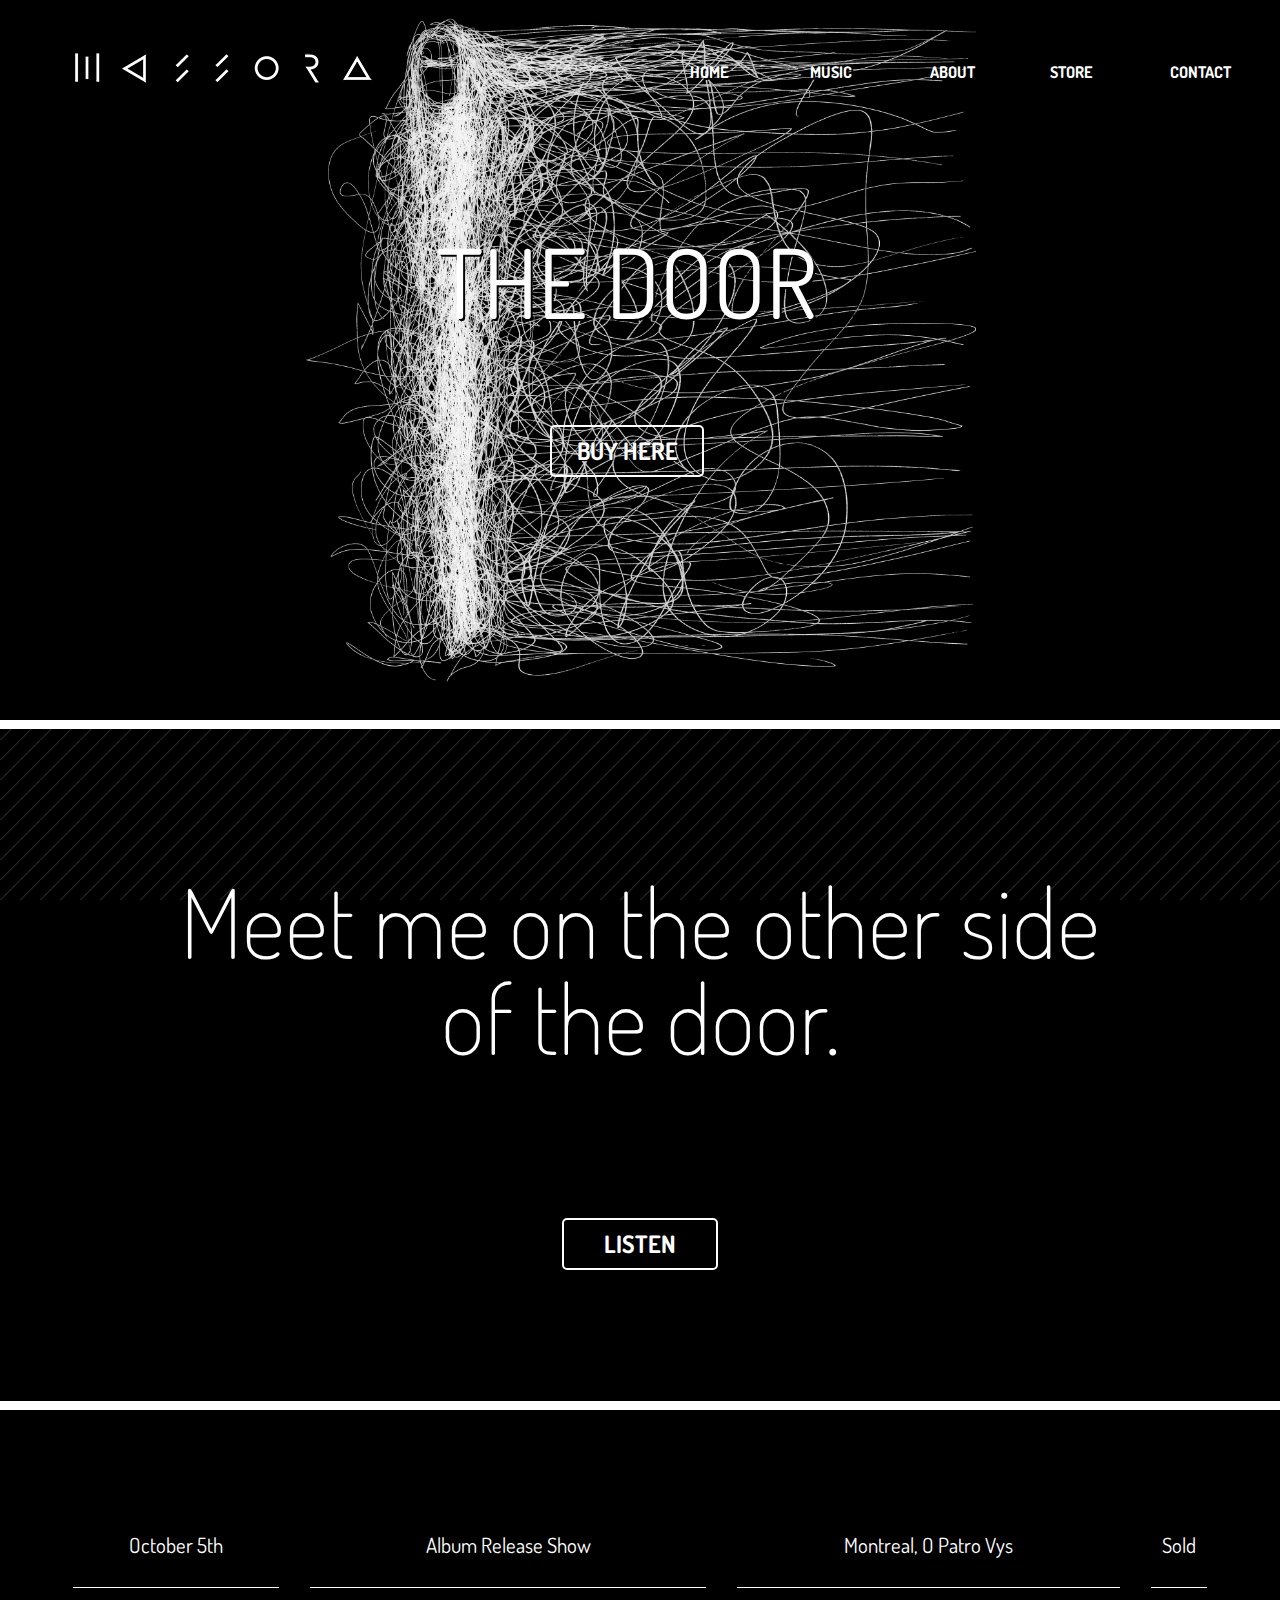
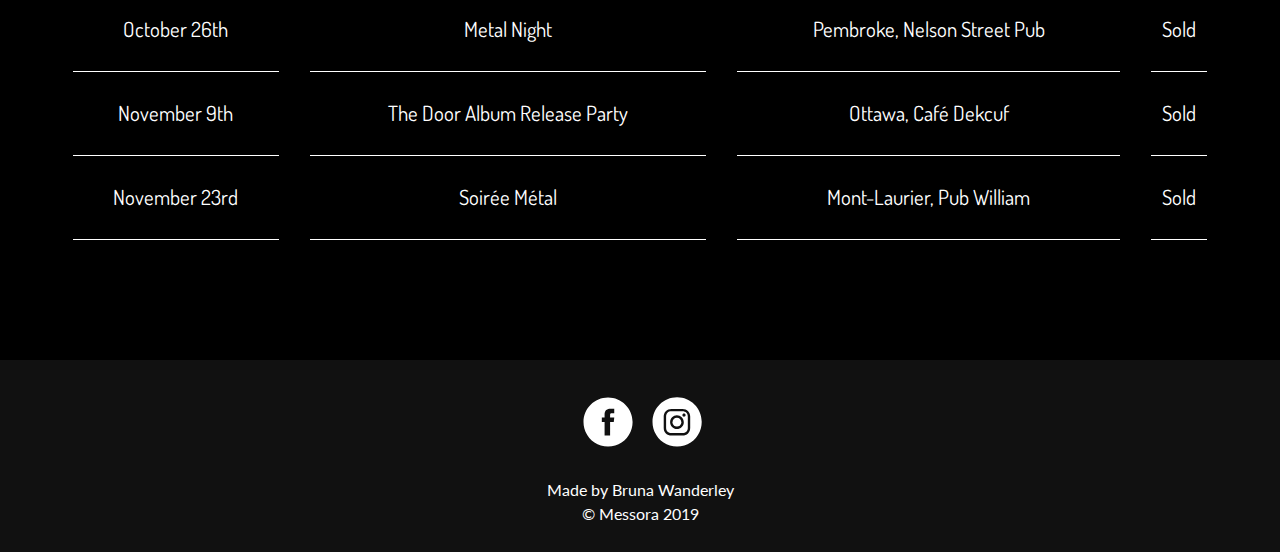
==== index.html @ f499e96f "info update" ====
<!DOCTYPE html>
<html lang="en">
<head>
	<meta charset="utf-8">
	<meta property="og:title" content="Messora">
	<meta property="og:description" content="Montreal Death Metal">
	<meta property="og:image" content="https://scontent.fyhu2-1.fna.fbcdn.net/v/t1.0-9/71853099_735577706867960_3017186036921925632_o.jpg?_nc_cat=104&_nc_oc=AQmR721EFhIx-KQVEHK7HgctSETDGFEFPXxo_GWJ5C53b3qzAXgvd5zz_Ylb8lrbUE4&_nc_ht=scontent.fyhu2-1.fna&oh=bd3d6b41e7f064f1ab3edcf834ff9db8&oe=5E536FED">
	<meta property="og:image:width" content="1024">
	<meta name="twitter:card" content="summary_large_image">
	<link rel="icon" href="img/favicon.png">
	<link rel="stylesheet" href="css/reset.css">
	<link rel="stylesheet" href="css/index.css">
	<link rel="stylesheet" href="css/site.css">
	<link rel="stylesheet" href="https://fonts.googleapis.com/css?family=Oswald">
	<link rel="stylesheet" href="https://fonts.googleapis.com/css?family=Open+Sans+Condensed:700">
	<link rel="stylesheet" href="https://fonts.googleapis.com/css?family=Lato:300">
	<link rel="stylesheet" href="https://fonts.googleapis.com/css?family=Dosis:200">
	<link rel="stylesheet" href="https://fonts.googleapis.com/css?family=Dosis:500">
	<title>Messora</title>
</head>
<body>
	<header class="background navigation">
		<nav>
			<ul>
				<li><a href="index">Home</a></li>
				<li><a href="music">Music</a></li>
				<li><a href="about">About</a></li>
				<li><a href="https://messora.bandcamp.com" target="_blank" rel="noopener noreferrer">Store</a></li>
				<li><a href="contact">Contact</a></li>
			</ul>
		</nav>
		<a href="index">
			<img class="main-title" src="img/logo2.png">
		</a>
		<h1 class="album">The Door</h1>
		<a class="button" href="https://messora.bandcamp.com" target="_blank" rel="noopener noreferrer">Buy Here</a>
	</header>
	<main>
		<section>
			<p class="greet">Meet me on the other side of the door.</p>
			<a class="button" href="https://youtu.be/xLPh9PBZQmI" target="_blank" rel="noopener noreferrer">Listen</a>
		</section>
		<section id="show">
			<table class="shows">
				<tbody>
					<tr>
						<td>October 5th</td>
						<td><a href="https://www.facebook.com/events/1286981088142716/" target="_blank" rel="noopener noreferrer">Album Release Show</td>
						<td>Montreal, O Patro Vys</td>
						<td>Sold</td>
					</tr>
					<tr>
						<td>October 26th</td>
						<td><a href="https://www.facebook.com/events/412198672808270/" target="_blank" rel="noopener noreferrer">Metal Night</a></td>
						<td>Pembroke, Nelson Street Pub</td>
						<td>Sold</td>
					</tr>
					<tr>
						<td>November 9th</td>
						<td><a href="https://www.facebook.com/events/466262910636336/" target="_blank" rel="noopener noreferrer">The Door Album Release Party</td>
						<td>Ottawa, Café Dekcuf</td>
						<td><a href="https://www.eventbrite.ca/e/messora-cd-release-party-darkside-ritual-disrupted-tickets-75800999831?aff=efbeventtix&fbclid=IwAR2lbzqXxC3Zj04CQxcGHS5J5-E7PvTI8DgXMA4jCIJal4yiP9MPi1kh9SY" target="_blank" rel="noopener noreferrer">Sold</a></td>
					</tr>
					<tr>
						<td>November 23rd</td>
						<td><a href="https://www.facebook.com/events/470936833768007/" target="_blank" rel="noopener noreferrer">Soirée Métal</td>
						<td>Mont-Laurier, Pub William</td>
						<td>Sold</td>
					</tr>
				</tbody>
			</table>
		</section>
	</main>
	<footer class="bottom-page">
		<div class="bottom-box">
			<ul class="social-icons">
				<li>
					<a class="facebook" href="https://www.facebook.com/MessoraBand" target="_blank" rel="noopener noreferrer"><img src="img/fbb.svg"></a>
				</li>
				<li>
					<a class="instagram" href="https://www.instagram.com/messoraband" target="_blank" rel="noopener noreferrer"><img src="img/insta.svg"></a>
				</li>
			</ul>
			<p class="signature">Made by <a href="mailto:annnurb@gmail.com">Bruna Wanderley</a></p>
		&copy; Messora 2019
		</div>
	</footer>
</body>
</html>
---- css/index.css ----
.greet {
	padding: 1.5em;
	font-size: 6em;
	text-align: center;
	background-image: linear-gradient(135deg,
						transparent,
						transparent 14px,
						rgba(192, 192, 192, 0.2) 14px,
                        rgba(192, 192, 192, 0.1) 15px,
                        transparent 15px,
                        transparent););
	background-size: 20px 20px;
	background-attachment: fixed;
	border-top: .1em solid #fff;
	border-bottom: .1em solid #fff;
	height: 4em;
	font-weight: lighter;
}
.greet:hover,
.greet:focus {
	text-shadow: 0 0 3px white;
	transition-delay: .4s;
}
.shows {
	padding: 2em;
	font-size: 1.3em;
	border-collapse: separate;
	border-spacing: 1.5em;
	width: 100%;
	text-align: center;
}
.shows td {
	vertical-align: middle;
	border-bottom: 0.1px solid white;
	padding-bottom: 1.5em;
}

.album {
	font-family: Dosis, Open Sans Condensed, Lato, sans-serif;
	font-size: 6em;
	text-align: center;
	padding: 3em;
	text-transform: uppercase;
	padding-top: 1em;
	font-weight: lighter;
}
.button {
	background-color: transparent;
	border: 2px solid white;
	padding: .5em;
	text-align: center;
	font-size: 1.5em;
	position: relative;
	margin: auto;
	bottom: 8em;
	width: 10%;
	color: white;
	text-decoration: none;
	font-weight: bold;
	display: block;
	border-radius: 5px;
	text-transform: uppercase;
	text-shadow: 1px 1px #000;
}
.button:hover,
.button:focus {
	background-color: white;
	transition: background-color 2s, color 1s;
	color: black;
}
---- css/site.css ----
html {
	height: 100%;
}
body {
	background-color: #000000;
    min-height: 100%;
    overflow-x: hidden;
    position: relative;
    padding-bottom: 15em;
}
body, .bottom-page {
	color: #ffffff;
	font-family: Dosis, Open Sans Condensed, Lato, sans-serif;
	font-size: 100%;
}
a {
	text-decoration: none;
	color: inherit;
}
a:hover,
a:focus {
	text-shadow: 0 0 3px white;
	transition-delay: .1s;
}
.navigation {
	text-transform: uppercase;
	color: white;
	font-weight: bold;
	padding-right: 2%;
}
.navigation ul {
	position: absolute;
	right: 0;
    display: table;
    z-index: 3000;
    vertical-align: middle;
    text-shadow: 2px 2px #000;
}
.navigation li a {
	display: block;
	width: 100px;
	margin: 0 10px;
	padding-top: 4em;
	padding-bottom: 3em;
	text-decoration: none;
	color: #ffffff;
}
.navigation li {
	display: table-cell;
    vertical-align: middle;
}
.navigation li a:hover,
.navigation li a:focus {
	opacity: .5;
		filter: alpha(opacity=50);
}
.main-title {
	text-transform: uppercase;
	font-family: Oswald, Dosis, sans-serif;
	font-size: 3em;
	padding: 1em 1em;
}
.bottom-page {
	background-color: #111111;
	opacity: .5;
		filter: alpha(opacity=50);
	width: 100%;
	position: absolute;
	bottom: 0;
	height: 12em;
	text-align: center;
	opacity: 1;
	font-family: Lato, Dosis, Open Sans Condensed, sans-serif;
}
h1, h2 {
	text-transform: uppercase;
	text-shadow: 2px 2px #000;
}
.background {
	background-image: url('../img/blackmess-definitivo.jpg');
	background-repeat: no-repeat;
	background-position: top;
	background-position-x: 50%;
	background-attachment: fixed;
	background-size: 42em;
	height: 45em;
}
.social-icons li {
	display: inline-block;
	padding: 5px 5px 25px 10px;
}
.facebook {
	height: 100%;
}
.instagram {
	height: 100%;
}
.social-icons li a:hover,
.social-icons li a:focus {
	opacity: .5;
		filter: alpha(opacity=50);
	transition: .4s;
}
.bottom-box {
	padding-top: 2em;
}
.signature {
	line-height: 2em;
}
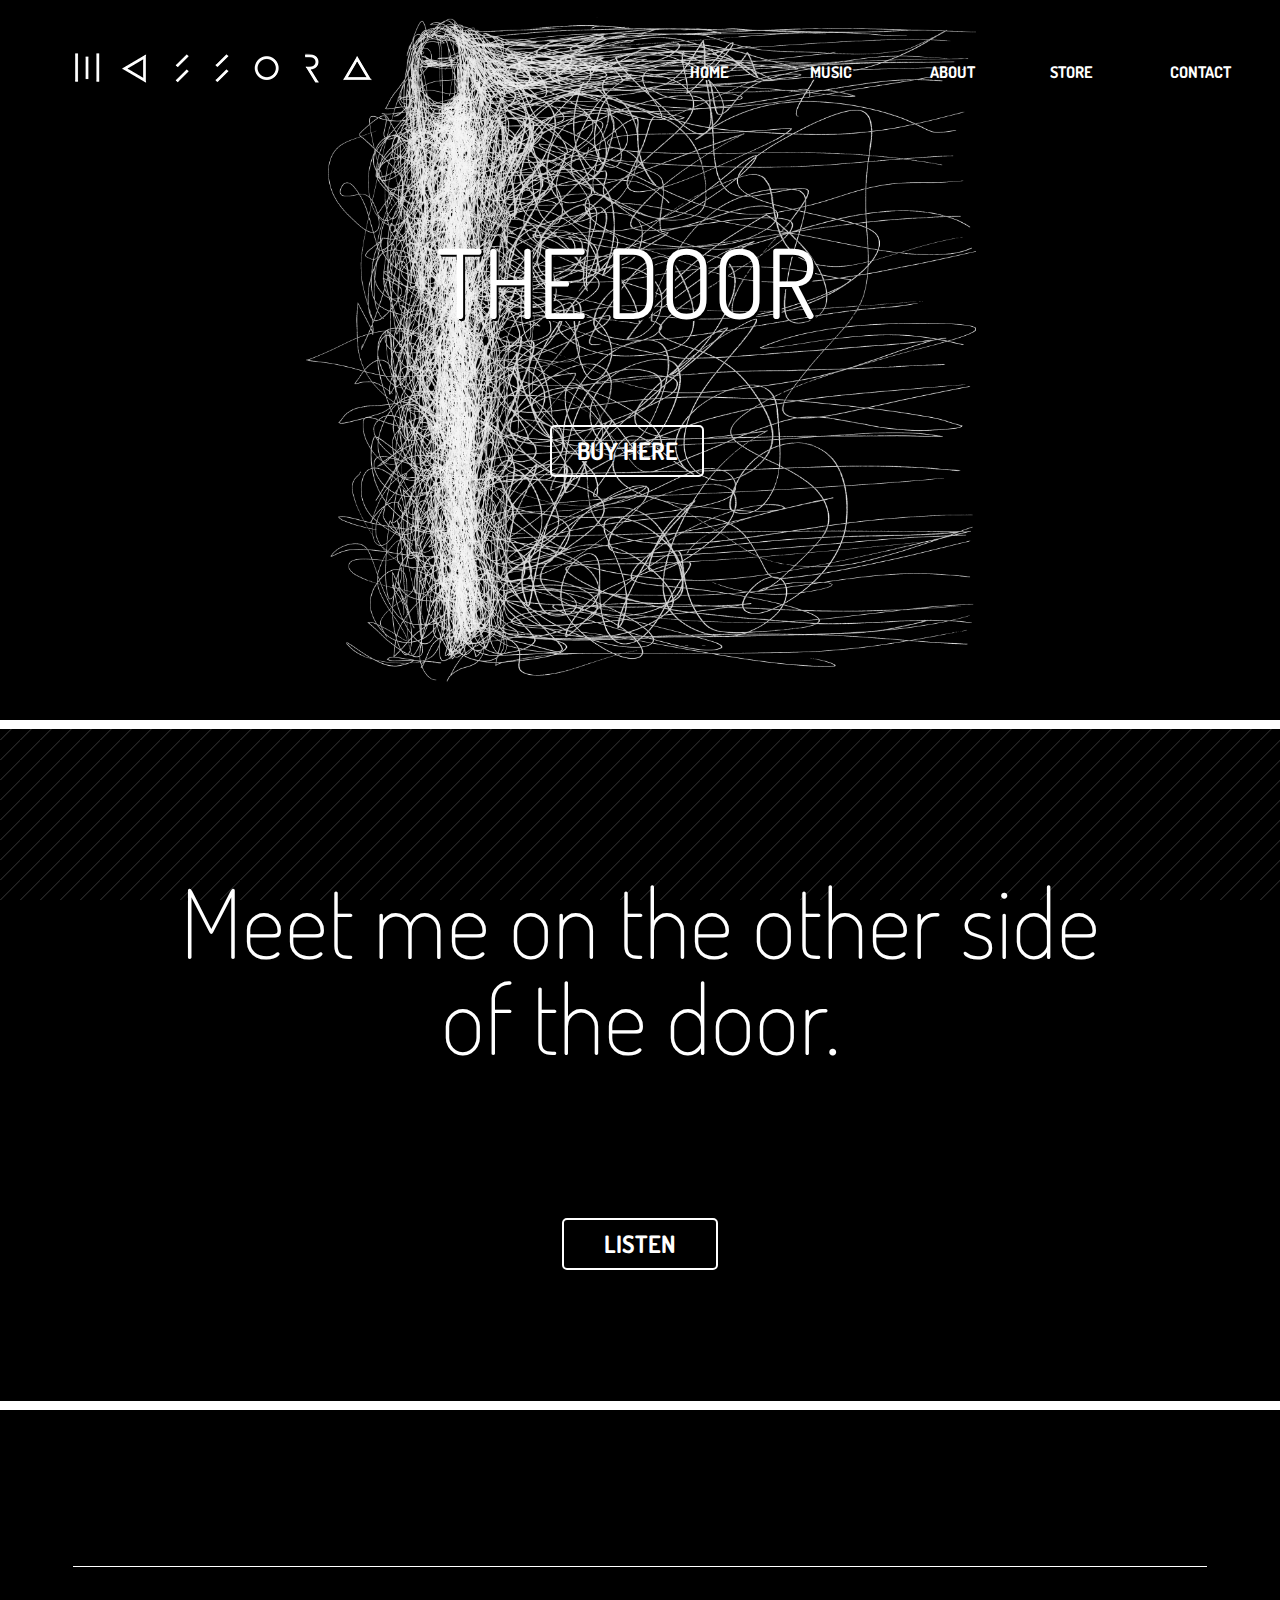
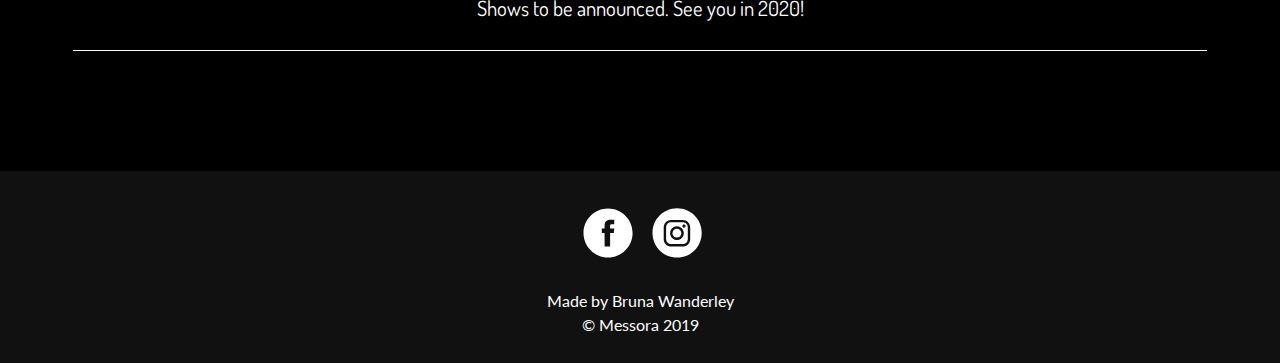
==== commit 6d38870e: "info change" ====
--- a/index.html
+++ b/index.html
@@ -43,29 +43,9 @@
 		<section id="show">
 			<table class="shows">
 				<tbody>
+					<tr><td></td></tr>
 					<tr>
-						<td>October 5th</td>
-						<td><a href="https://www.facebook.com/events/1286981088142716/" target="_blank" rel="noopener noreferrer">Album Release Show</td>
-						<td>Montreal, O Patro Vys</td>
-						<td>Sold</td>
-					</tr>
-					<tr>
-						<td>October 26th</td>
-						<td><a href="https://www.facebook.com/events/412198672808270/" target="_blank" rel="noopener noreferrer">Metal Night</a></td>
-						<td>Pembroke, Nelson Street Pub</td>
-						<td>Sold</td>
-					</tr>
-					<tr>
-						<td>November 9th</td>
-						<td><a href="https://www.facebook.com/events/466262910636336/" target="_blank" rel="noopener noreferrer">The Door Album Release Party</td>
-						<td>Ottawa, Café Dekcuf</td>
-						<td><a href="https://www.eventbrite.ca/e/messora-cd-release-party-darkside-ritual-disrupted-tickets-75800999831?aff=efbeventtix&fbclid=IwAR2lbzqXxC3Zj04CQxcGHS5J5-E7PvTI8DgXMA4jCIJal4yiP9MPi1kh9SY" target="_blank" rel="noopener noreferrer">Sold</a></td>
-					</tr>
-					<tr>
-						<td>November 23rd</td>
-						<td><a href="https://www.facebook.com/events/470936833768007/" target="_blank" rel="noopener noreferrer">Soirée Métal</td>
-						<td>Mont-Laurier, Pub William</td>
-						<td>Sold</td>
+						<td>Shows to be announced. See you in 2020!</td>
 					</tr>
 				</tbody>
 			</table>
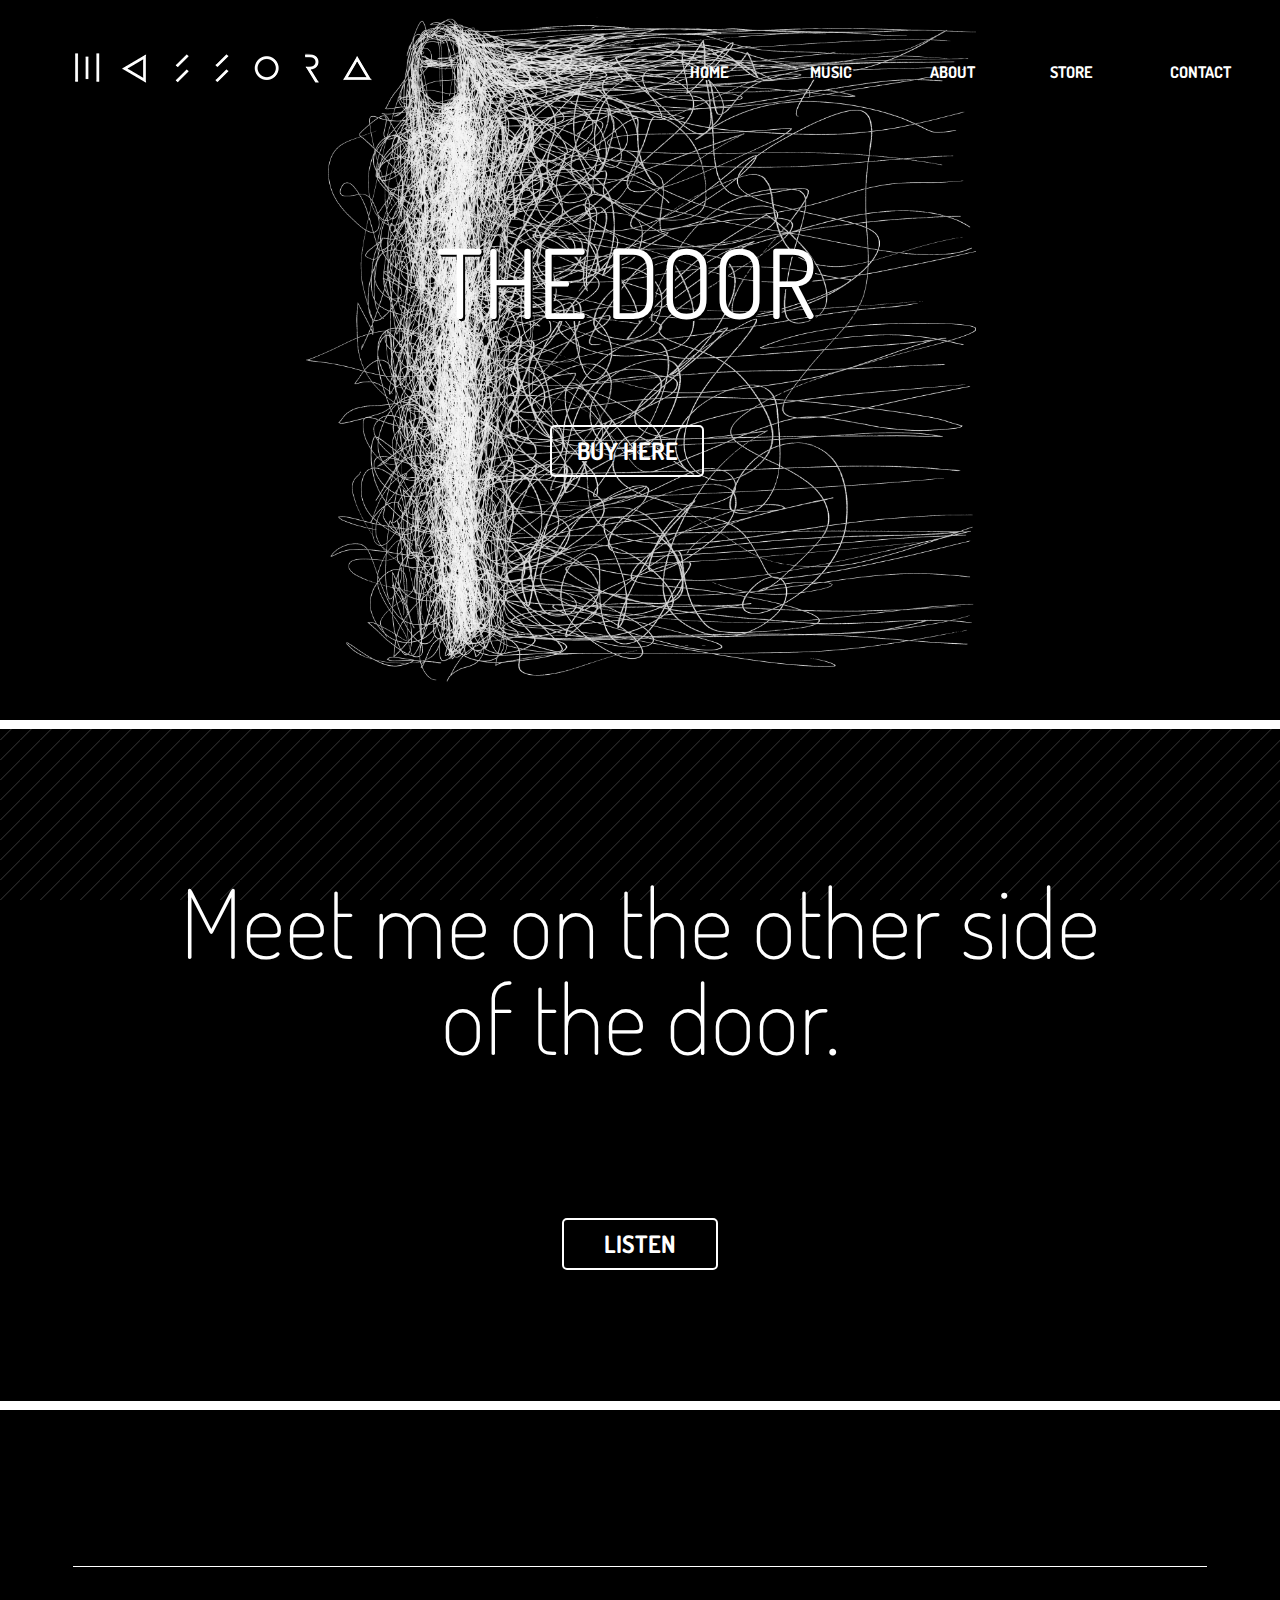
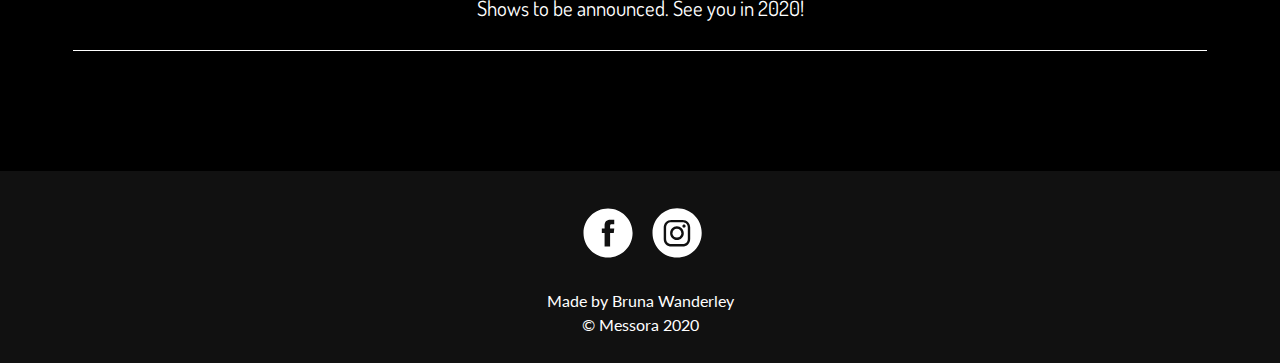
==== commit c87d1520: "date change" ====
--- a/index.html
+++ b/index.html
@@ -62,7 +62,7 @@
 				</li>
 			</ul>
 			<p class="signature">Made by <a href="mailto:annnurb@gmail.com">Bruna Wanderley</a></p>
-		&copy; Messora 2019
+		&copy; Messora 2020
 		</div>
 	</footer>
 </body>
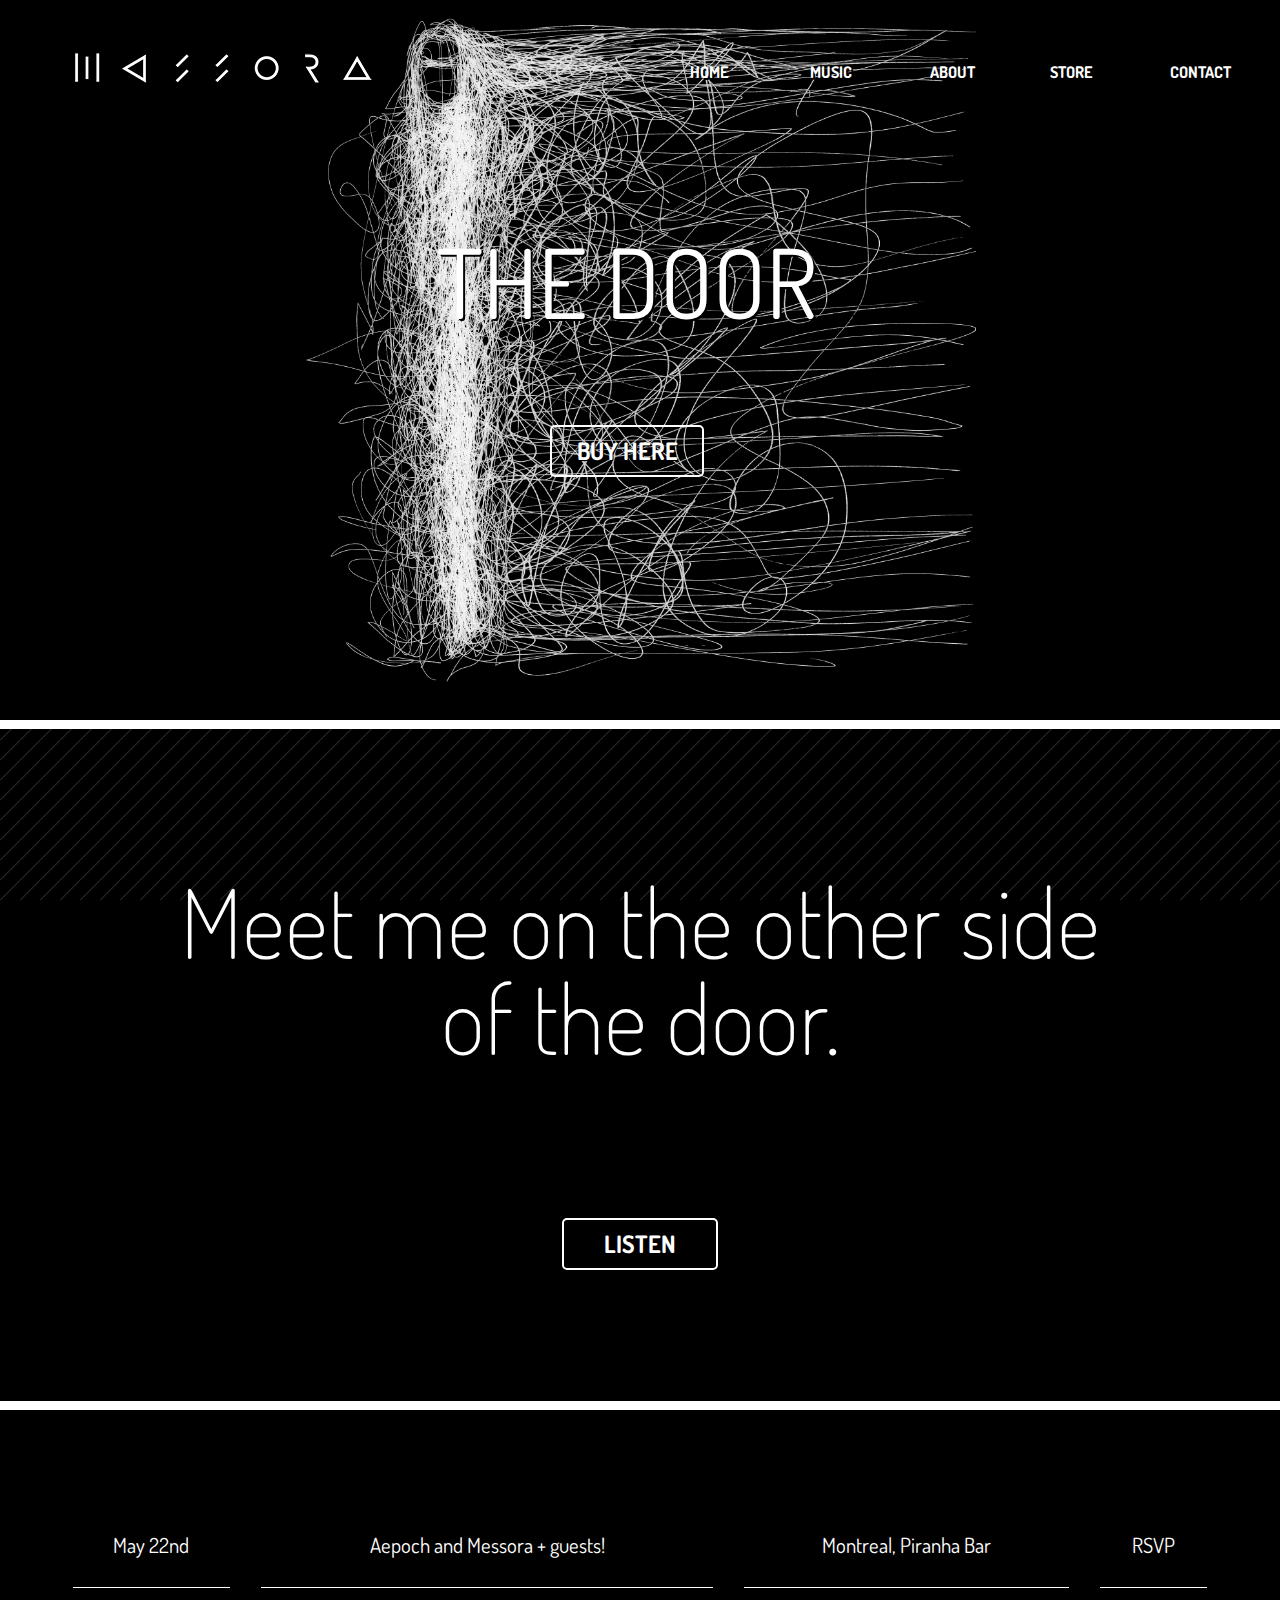
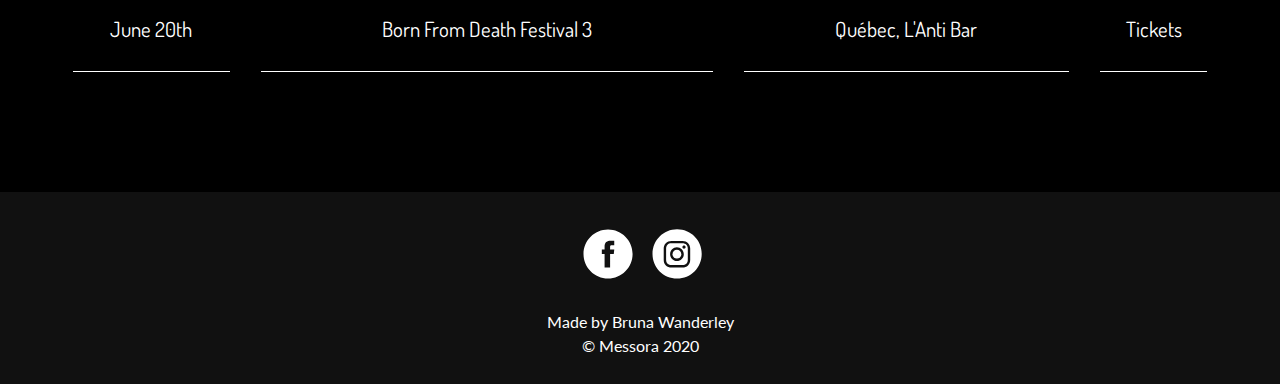
==== commit aa2f50fa: "event changes" ====
--- a/index.html
+++ b/index.html
@@ -43,9 +43,17 @@
 		<section id="show">
 			<table class="shows">
 				<tbody>
-					<tr><td></td></tr>
 					<tr>
-						<td>Shows to be announced. See you in 2020!</td>
+						<td>May 22nd</td>
+						<td><a href="https://www.facebook.com/events/523630721691096/" target="_blank" rel="noopener noreferrer">Aepoch and Messora + guests!</td>
+						<td>Montreal, Piranha Bar</td>
+						<td><a href="https://www.facebook.com/events/523630721691096/" target="_blank" rel="noopener noreferrer">RSVP</td>
+					</tr>
+					<tr>
+						<td>June 20th</td>
+						<td><a href="https://www.facebook.com/events/193799491935977/" target="_blank" rel="noopener noreferrer">Born From Death Festival 3</td>
+						<td>Québec, L'Anti Bar</td>
+						<td><a href="https://lepointdevente.com/billets/abs200520001?fbclid=IwAR0hhB-C66lMKgyUmWP-5QmudF_qUh0MRGPa5sUq4mAC-FMAaEErRSINfFY" target="_blank" rel="noopener noreferrer">Tickets</td>
 					</tr>
 				</tbody>
 			</table>
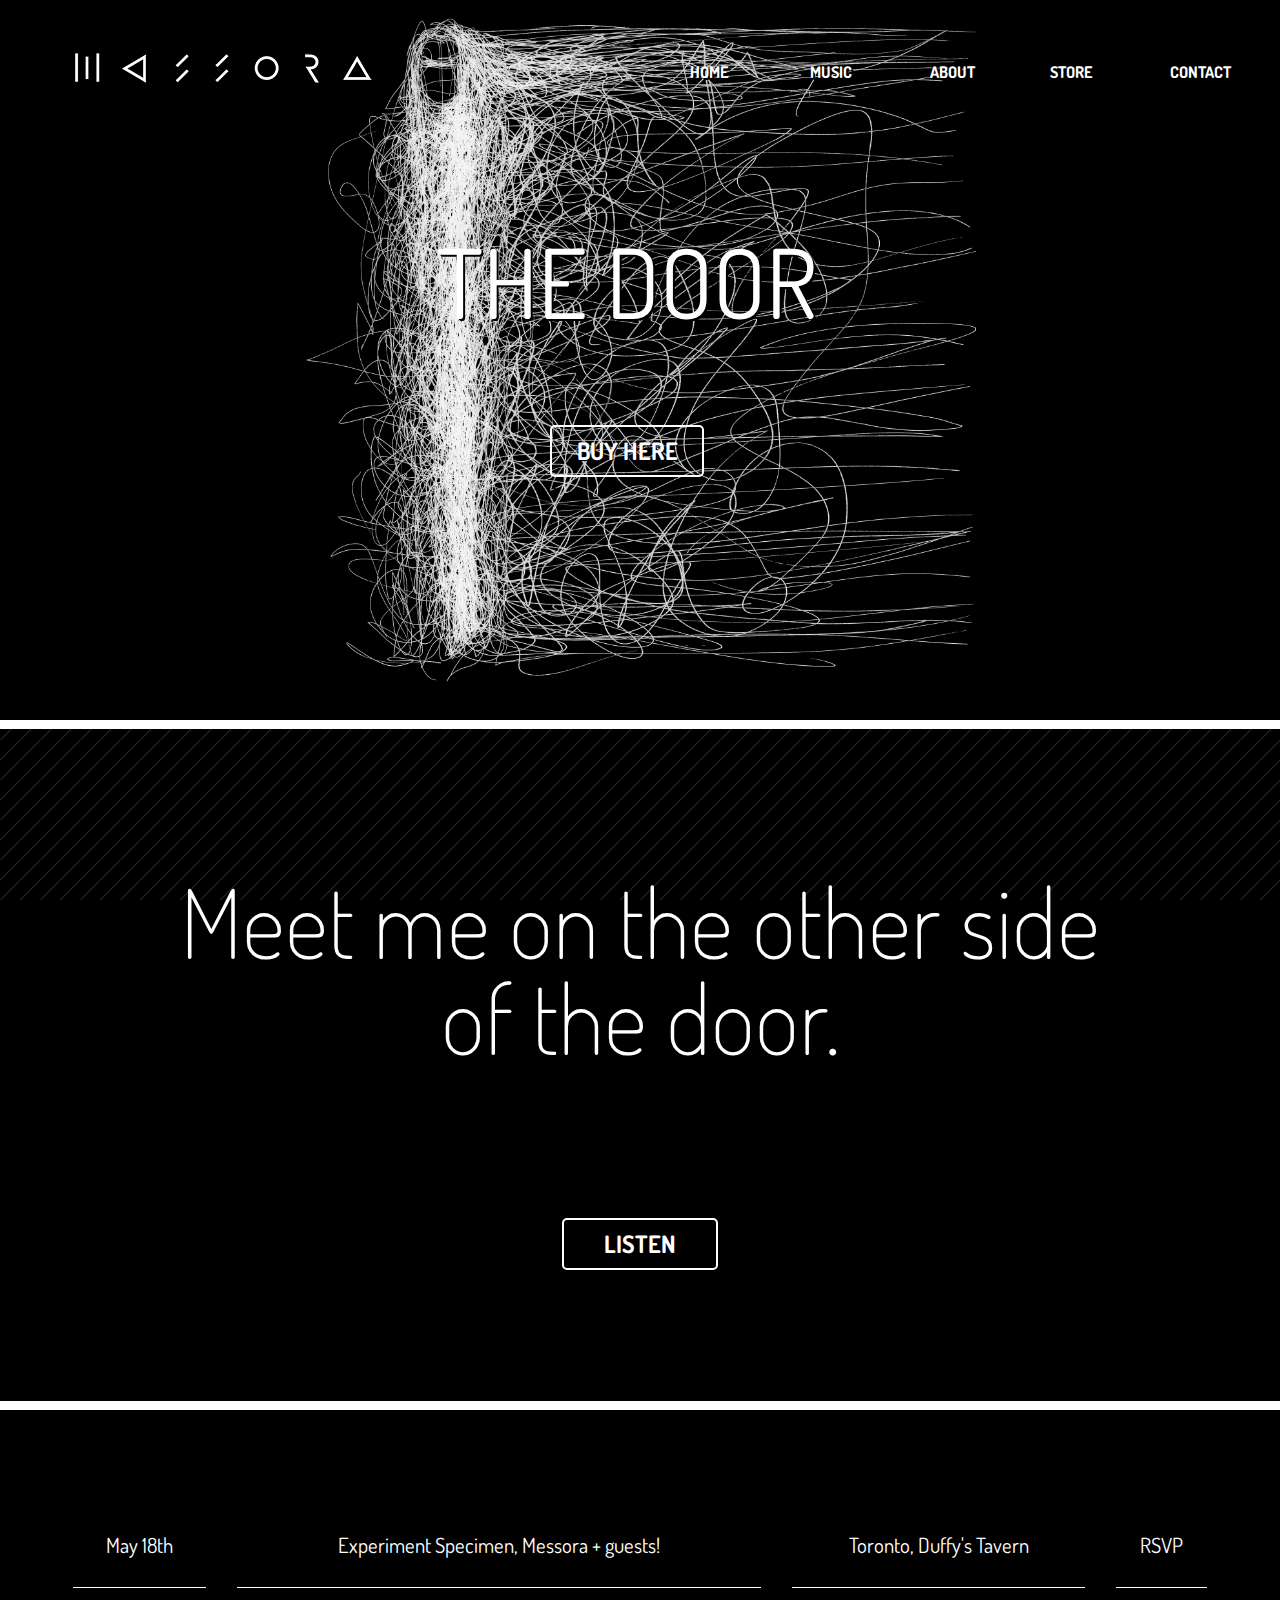
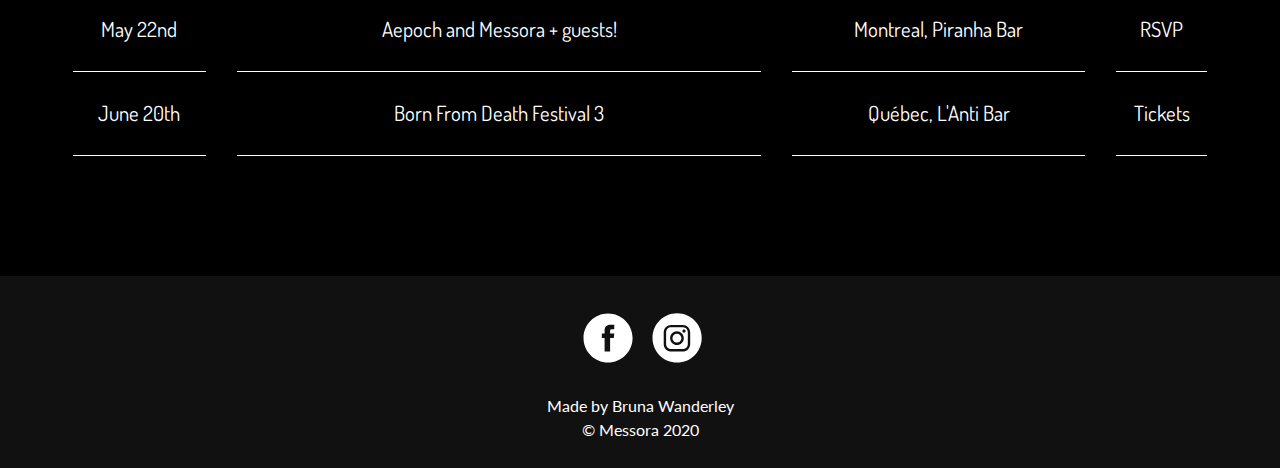
==== commit 99f59f42: "event changes" ====
--- a/index.html
+++ b/index.html
@@ -44,6 +44,12 @@
 			<table class="shows">
 				<tbody>
 					<tr>
+						<td>May 18th</td>
+						<td><a href="https://www.facebook.com/events/2548386358761500/" target="_blank" rel="noopener noreferrer">Experiment Specimen, Messora + guests!</td>
+						<td>Toronto, Duffy's Tavern</td>
+						<td><a href="https://www.facebook.com/events/2548386358761500/" target="_blank" rel="noopener noreferrer">RSVP</td>
+					</tr>
+					<tr>
 						<td>May 22nd</td>
 						<td><a href="https://www.facebook.com/events/523630721691096/" target="_blank" rel="noopener noreferrer">Aepoch and Messora + guests!</td>
 						<td>Montreal, Piranha Bar</td>
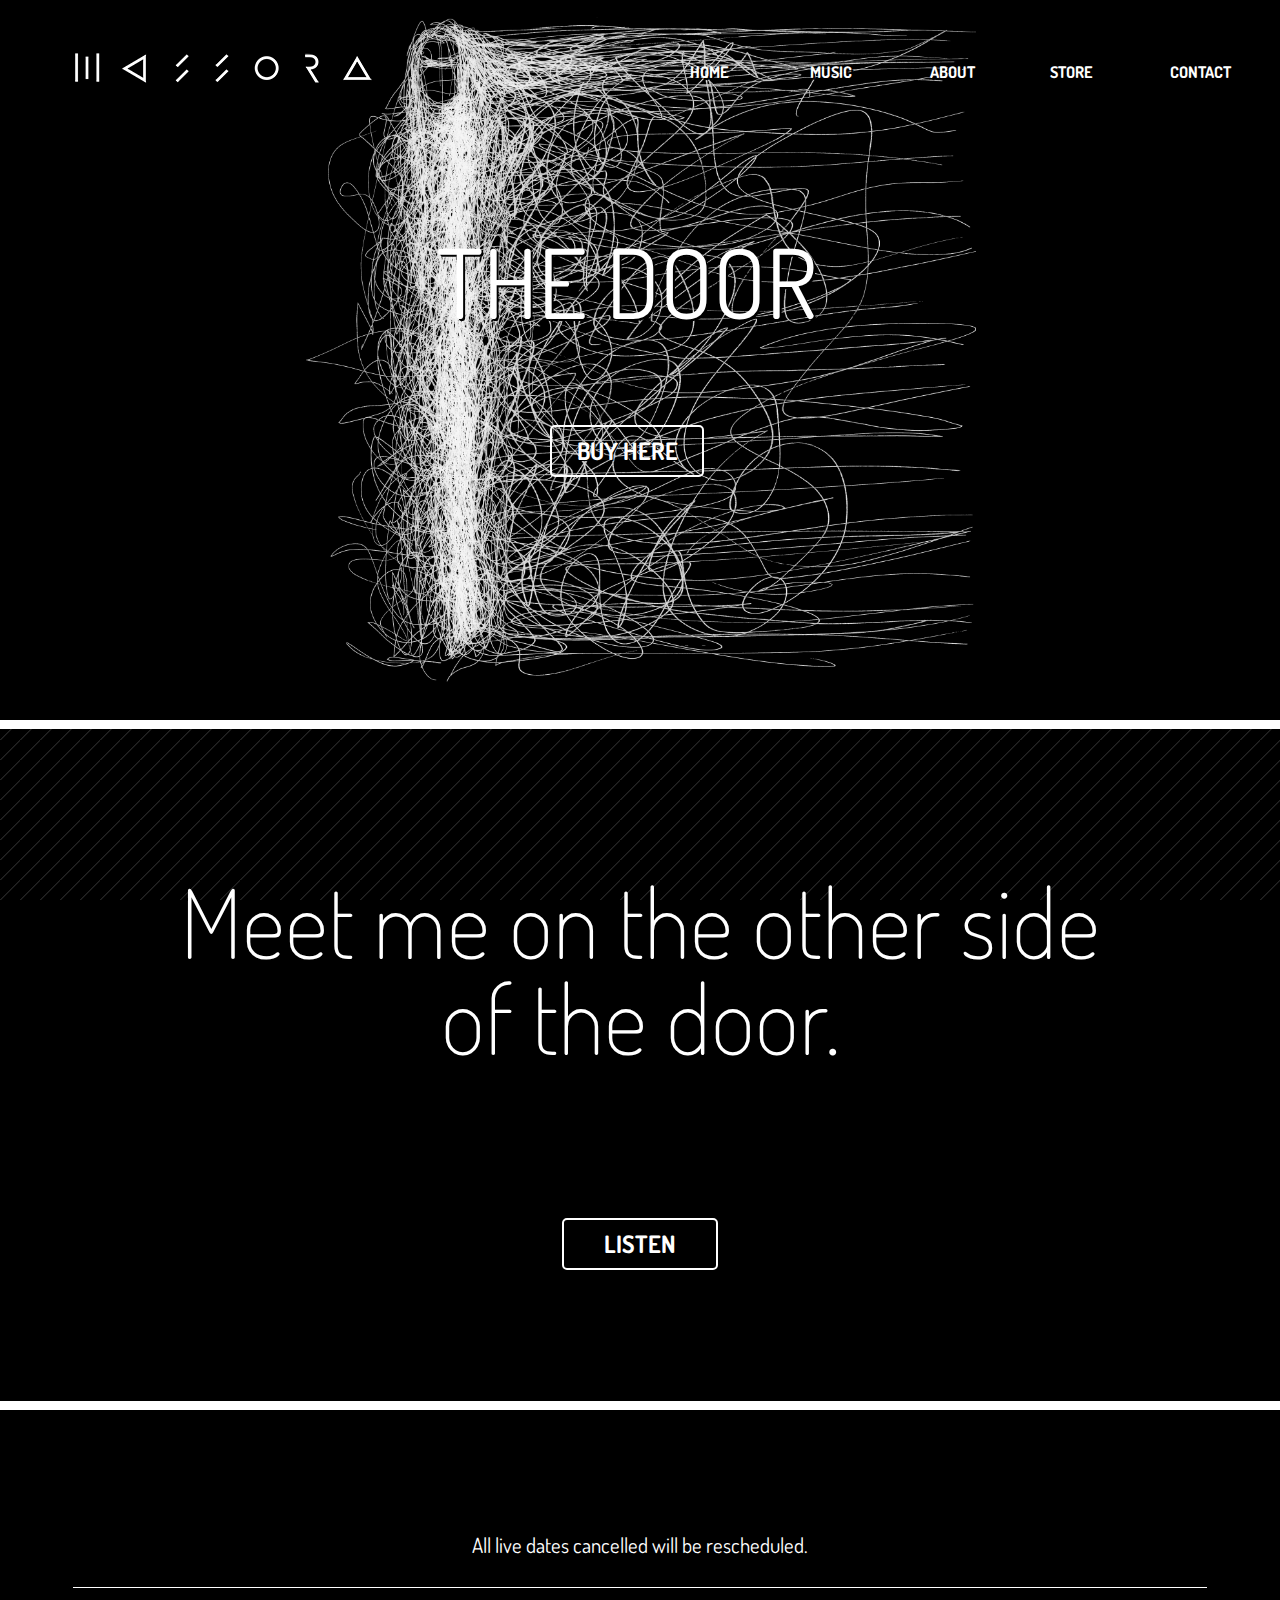
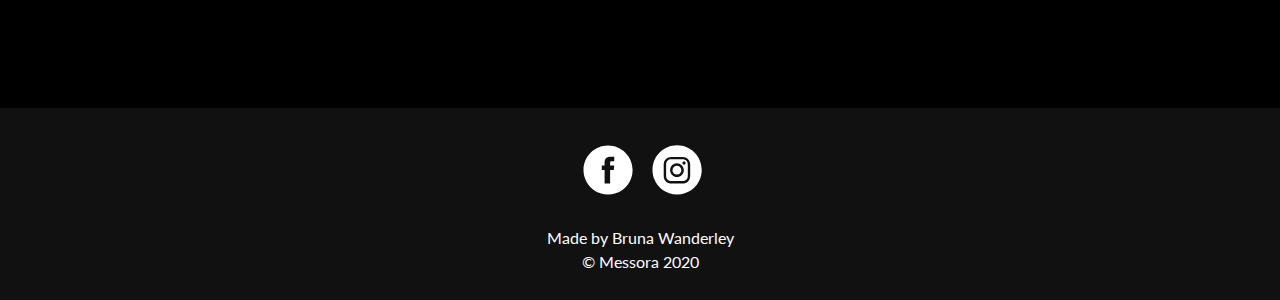
==== commit 9452be0a: "adds quotes and covid updates" ====
--- a/index.html
+++ b/index.html
@@ -44,22 +44,7 @@
 			<table class="shows">
 				<tbody>
 					<tr>
-						<td>May 18th</td>
-						<td><a href="https://www.facebook.com/events/2548386358761500/" target="_blank" rel="noopener noreferrer">Experiment Specimen, Messora + guests!</td>
-						<td>Toronto, Duffy's Tavern</td>
-						<td><a href="https://www.facebook.com/events/2548386358761500/" target="_blank" rel="noopener noreferrer">RSVP</td>
-					</tr>
-					<tr>
-						<td>May 22nd</td>
-						<td><a href="https://www.facebook.com/events/523630721691096/" target="_blank" rel="noopener noreferrer">Aepoch and Messora + guests!</td>
-						<td>Montreal, Piranha Bar</td>
-						<td><a href="https://www.facebook.com/events/523630721691096/" target="_blank" rel="noopener noreferrer">RSVP</td>
-					</tr>
-					<tr>
-						<td>June 20th</td>
-						<td><a href="https://www.facebook.com/events/193799491935977/" target="_blank" rel="noopener noreferrer">Born From Death Festival 3</td>
-						<td>Québec, L'Anti Bar</td>
-						<td><a href="https://lepointdevente.com/billets/abs200520001?fbclid=IwAR0hhB-C66lMKgyUmWP-5QmudF_qUh0MRGPa5sUq4mAC-FMAaEErRSINfFY" target="_blank" rel="noopener noreferrer">Tickets</td>
+						<td>All live dates cancelled will be rescheduled.</td>
 					</tr>
 				</tbody>
 			</table>
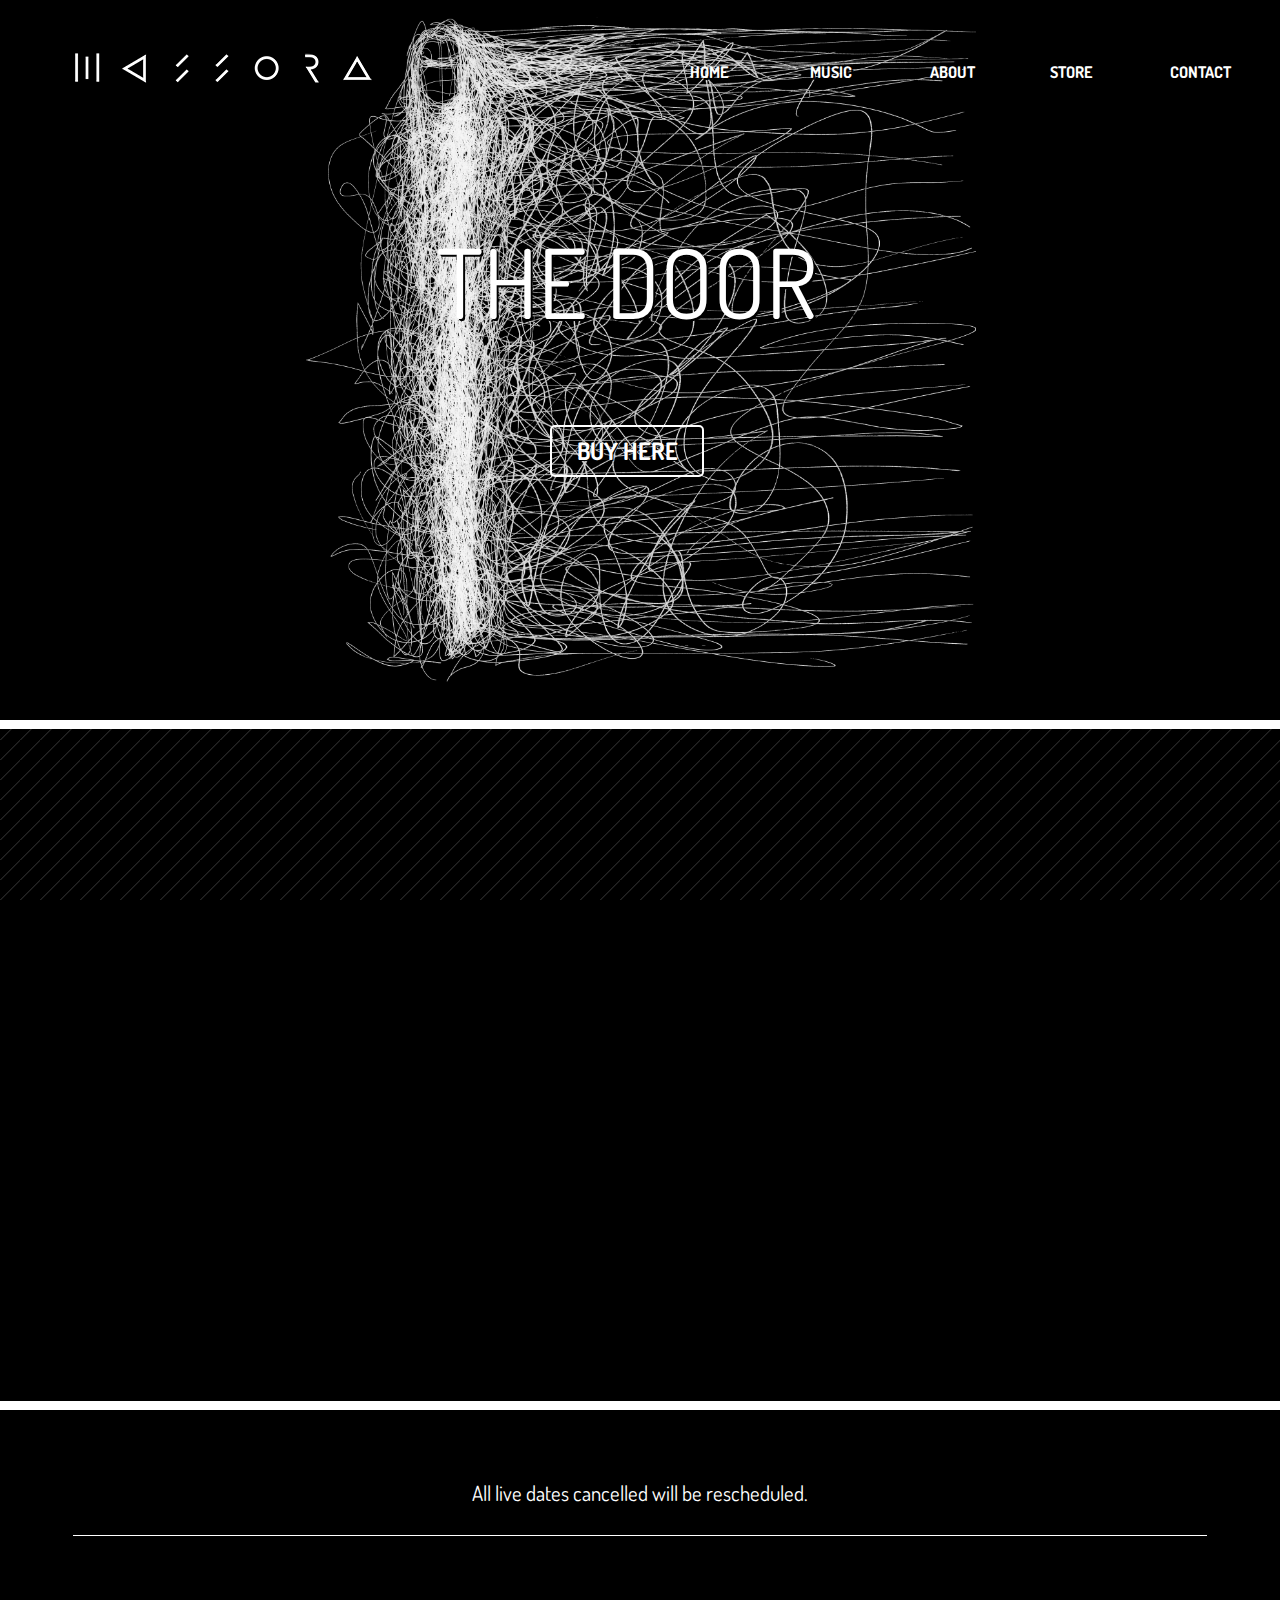
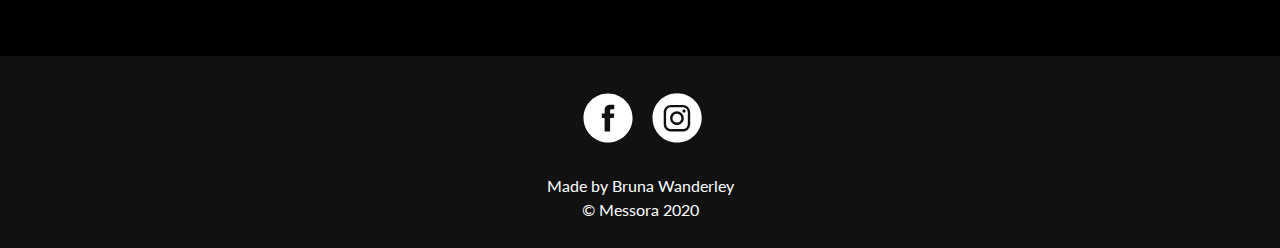
==== commit 8d26c4fc: "video embed" ====
--- a/index.html
+++ b/index.html
@@ -37,8 +37,8 @@
 	</header>
 	<main>
 		<section>
-			<p class="greet">Meet me on the other side of the door.</p>
-			<a class="button" href="https://youtu.be/xLPh9PBZQmI" target="_blank" rel="noopener noreferrer">Listen</a>
+			<p class="greet"><iframe width="712" height="400" src="https://www.youtube.com/embed/CcvCu5SW4tM" frameborder="0" allow="accelerometer; autoplay; encrypted-media; gyroscope; picture-in-picture" allowfullscreen></iframe></p>
+		
 		</section>
 		<section id="show">
 			<table class="shows">
